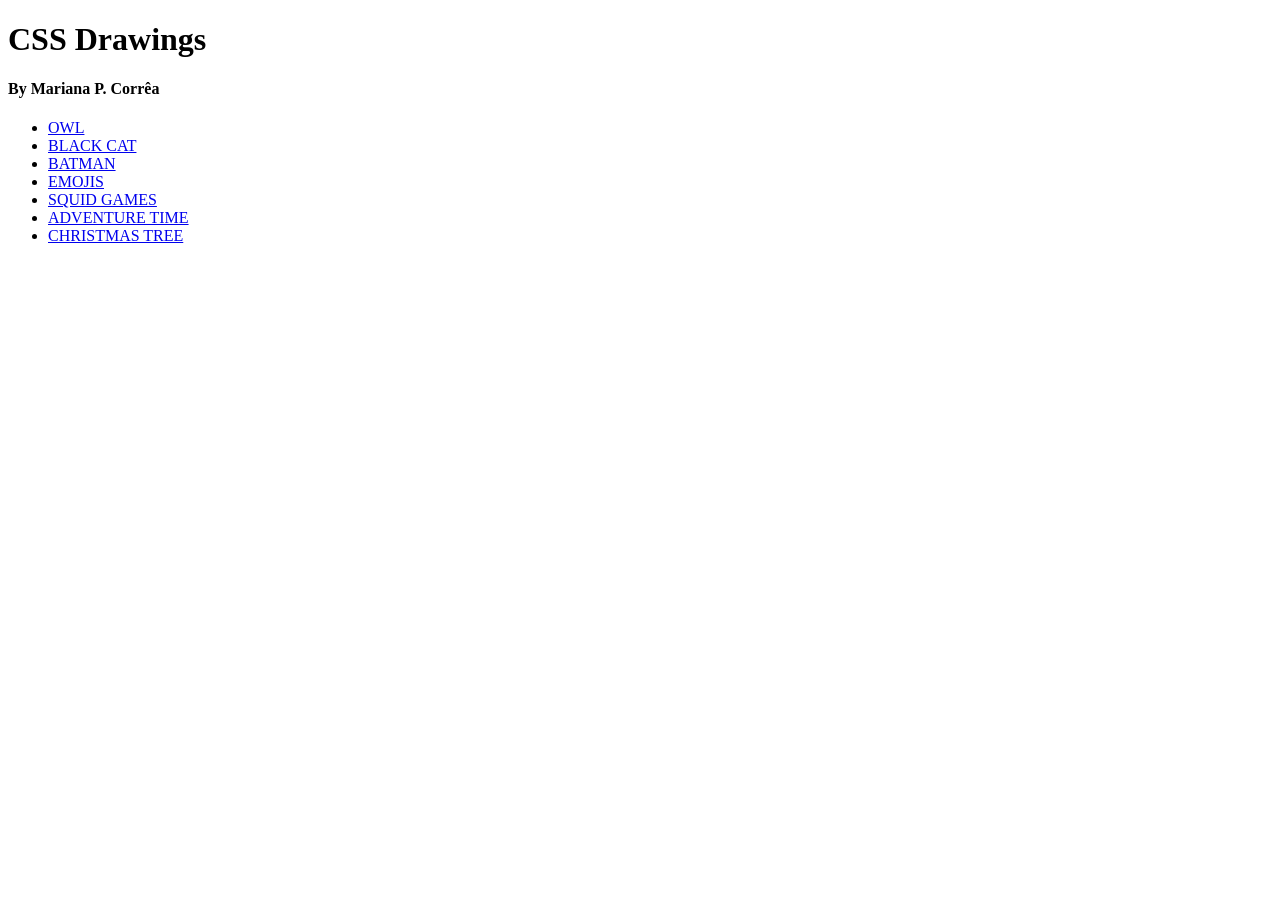
==== index.html @ ff545bf9 "Add html homepage" ====
<!DOCTYPE html>
<html lang="pt-br">
    <head>
        <meta charset="UTF-8" />
        <meta http-equiv="X-UA-Compatible" content="IE=edge" />
        <meta name="viewport" content="width=device-width, initial-scale=1.0" />
        <title>CSS Drawings</title>
    </head>
    <body>
        <h1>CSS Drawings</h1>
        <h4>By Mariana P. Corrêa</h4>
        <ul>
            <li><a href="cssdrawings-marianapcorrea.netlify.app/owl">OWL</a></li>
            <li><a href="cssdrawings-marianapcorrea.netlify.app/cat">BLACK CAT</a></li>
            <li><a href="cssdrawings-marianapcorrea.netlify.app/batman">BATMAN</a></li>
            <li><a href="cssdrawings-marianapcorrea.netlify.app/Emojis">EMOJIS</a></li>
            <li><a href="cssdrawings-marianapcorrea.netlify.app/squidGames">SQUID GAMES</a></li>
            <li>
                <a href="cssdrawings-marianapcorrea.netlify.app/adventure_time">ADVENTURE TIME</a>
            </li>
            <li>
                <a href="cssdrawings-marianapcorrea.netlify.app/christmas_tree">CHRISTMAS TREE</a>
            </li>
        </ul>
    </body>
</html>
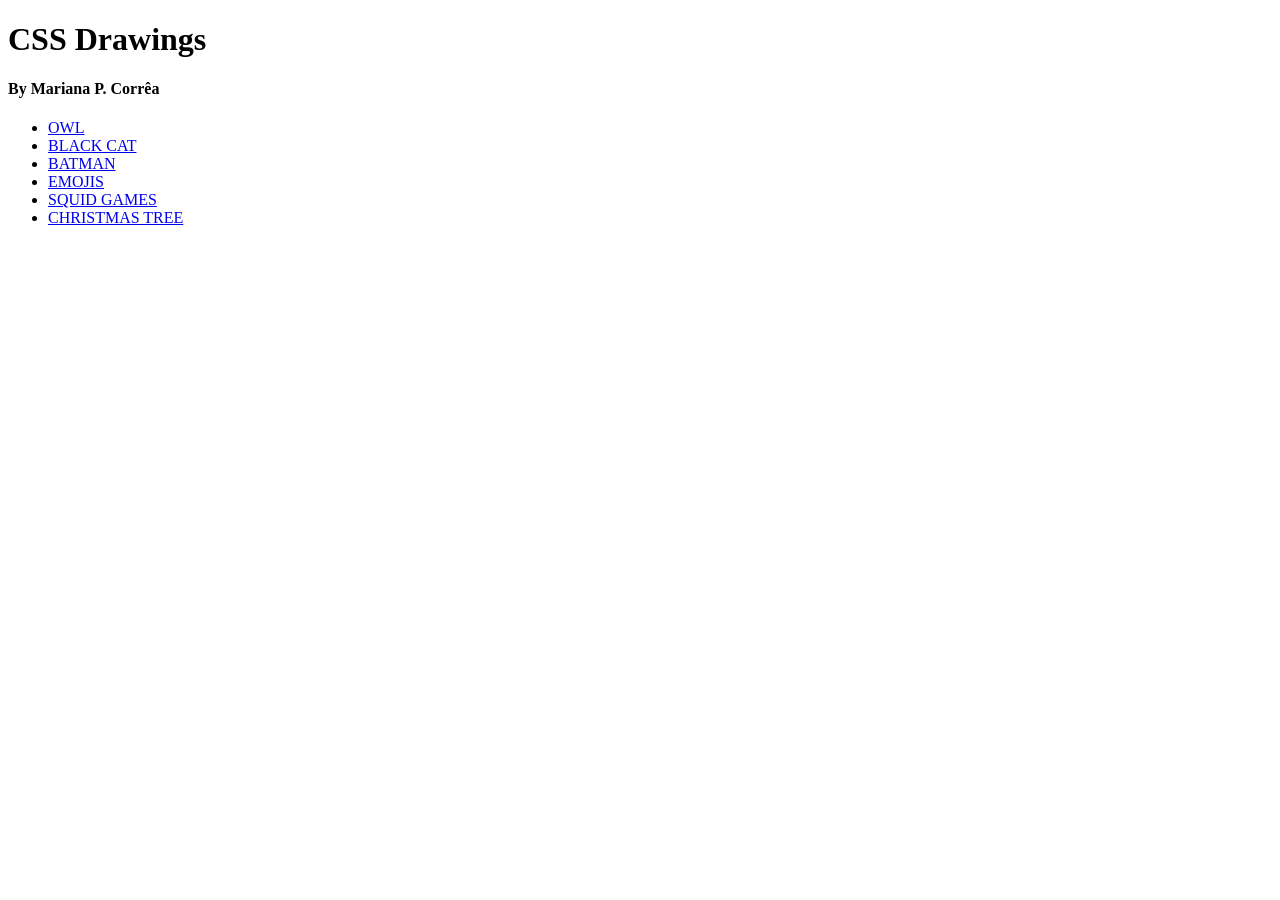
==== commit 3aeac2b6: "Remove adventure-time drawing" ====
--- a/index.html
+++ b/index.html
@@ -10,16 +10,13 @@
         <h1>CSS Drawings</h1>
         <h4>By Mariana P. Corrêa</h4>
         <ul>
-            <li><a href="cssdrawings-marianapcorrea.netlify.app/owl">OWL</a></li>
-            <li><a href="cssdrawings-marianapcorrea.netlify.app/cat">BLACK CAT</a></li>
-            <li><a href="cssdrawings-marianapcorrea.netlify.app/batman">BATMAN</a></li>
-            <li><a href="cssdrawings-marianapcorrea.netlify.app/Emojis">EMOJIS</a></li>
-            <li><a href="cssdrawings-marianapcorrea.netlify.app/squidGames">SQUID GAMES</a></li>
+            <li><a href="./owl/index.html">OWL</a></li>
+            <li><a href="./cat/index.html">BLACK CAT</a></li>
+            <li><a href="./batman/logo-batman.html">BATMAN</a></li>
+            <li><a href="./Emojis/index.html">EMOJIS</a></li>
+            <li><a href="./squidGames/index.html">SQUID GAMES</a></li>
             <li>
-                <a href="cssdrawings-marianapcorrea.netlify.app/adventure_time">ADVENTURE TIME</a>
-            </li>
-            <li>
-                <a href="cssdrawings-marianapcorrea.netlify.app/christmas_tree">CHRISTMAS TREE</a>
+                <a href="./christmas_tree/index.html">CHRISTMAS TREE</a>
             </li>
         </ul>
     </body>
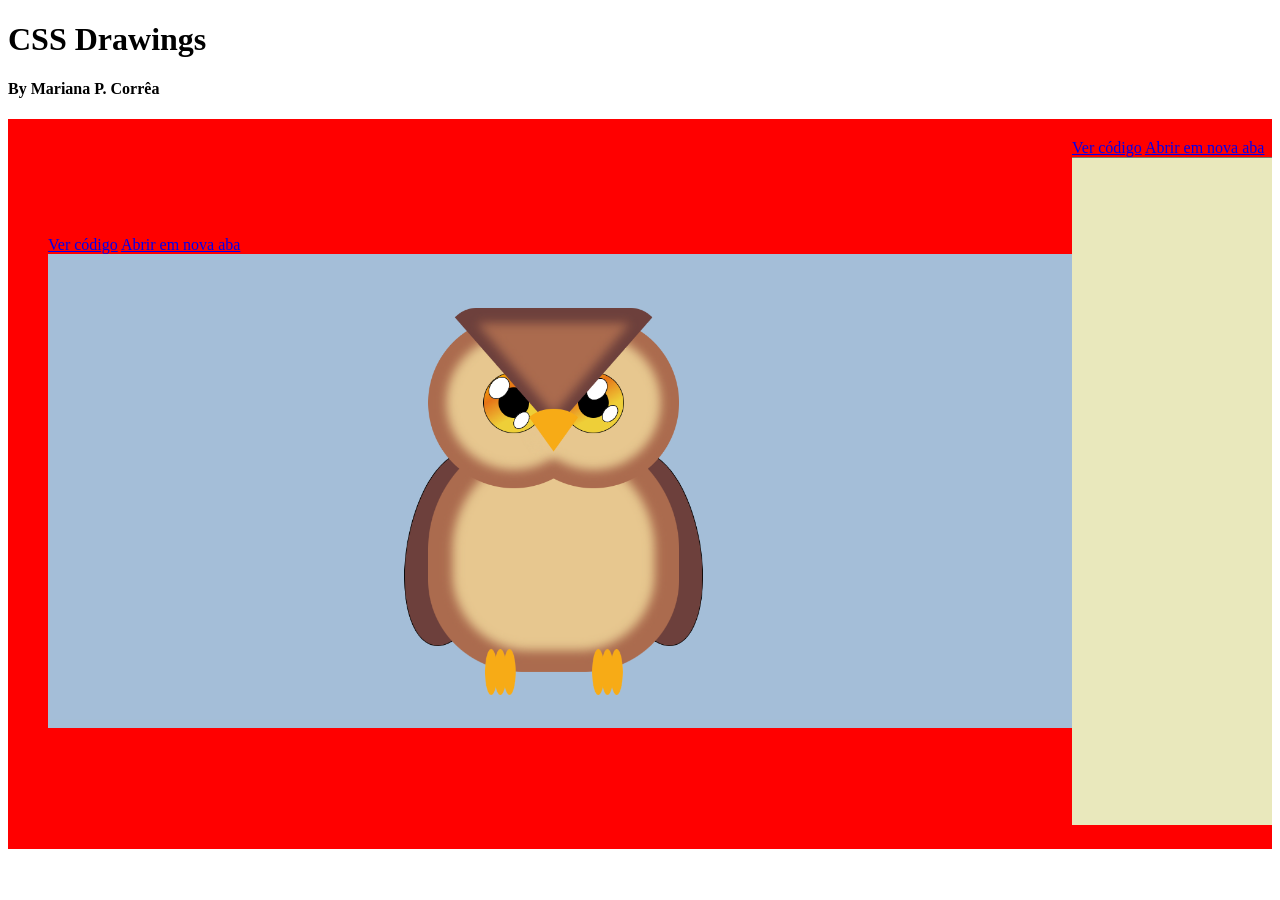
==== commit 1acec793: "Starts style addition and add links to code" ====
--- a/index.html
+++ b/index.html
@@ -1,23 +1,74 @@
 <!DOCTYPE html>
 <html lang="pt-br">
-    <head>
-        <meta charset="UTF-8" />
-        <meta http-equiv="X-UA-Compatible" content="IE=edge" />
-        <meta name="viewport" content="width=device-width, initial-scale=1.0" />
-        <title>CSS Drawings</title>
-    </head>
-    <body>
-        <h1>CSS Drawings</h1>
-        <h4>By Mariana P. Corrêa</h4>
-        <ul>
-            <li><a href="./owl/index.html">OWL</a></li>
-            <li><a href="./cat/index.html">BLACK CAT</a></li>
-            <li><a href="./batman/logo-batman.html">BATMAN</a></li>
-            <li><a href="./Emojis/index.html">EMOJIS</a></li>
-            <li><a href="./squidGames/index.html">SQUID GAMES</a></li>
-            <li>
-                <a href="./christmas_tree/index.html">CHRISTMAS TREE</a>
-            </li>
-        </ul>
-    </body>
+  <head>
+    <meta charset="UTF-8" />
+    <meta http-equiv="X-UA-Compatible" content="IE=edge" />
+    <meta name="viewport" content="width=device-width, initial-scale=1.0" />
+    <link rel="stylesheet" type="text/css" href="style.css" media="screen" />
+    <title>CSS Drawings</title>
+  </head>
+  <body>
+    <h1>CSS Drawings</h1>
+    <h4>By Mariana P. Corrêa</h4>
+    <ul class="slidesContainer">
+      <li class="slide">
+        <div>
+          <a href="https://github.com/marianapcorrea/CSS_Drawnings/tree/master/owl" target="_blank"
+            >Ver código</a
+          >
+          <a href="./owl/index.html" target="_blank">Abrir em nova aba</a>
+        </div>
+        <img src="./owl/owl.png" />
+      </li>
+      <li class="slide">
+        <div>
+          <a href="https://github.com/marianapcorrea/CSS_Drawnings/blob/master/cat" target="_blank"
+            >Ver código</a
+          >
+          <a href="./cat/index.htmll" target="_blank">Abrir em nova aba</a>
+        </div>
+        <img src="./cat/BlackCat.png" />
+      </li>
+      <li class="slide">
+        <div>
+          <a
+            href="https://github.com/marianapcorrea/CSS_Drawnings/tree/master/batman"
+            target="_blank"
+            >Ver código</a
+          >
+          <a href="./batman/logo-batman.html" target="_blank">Abrir em nova aba</a>
+        </div>
+        <img src="./batman//logo-batman.png" />
+      </li>
+      <li class="slide">
+        <div>
+          <a
+            href="https://github.com/marianapcorrea/CSS_Drawnings/tree/master/Emojis"
+            target="_blank"
+            >Ver código</a
+          >
+          <a href="./Emojis/index.html" target="_blank">Abrir em nova aba</a>
+        </div>
+        <img src="./Emojis/Emojis.png" />
+      </li>
+      <li class="slide">
+        <div>
+          <a
+            href="https://github.com/marianapcorrea/CSS_Drawnings/tree/master/christmas_tree"
+            target="_blank"
+            >Ver código</a
+          >
+          <a href="./squidGames/index.html" target="_blank">Abrir em nova aba</a>
+        </div>
+        <img src="./squidGames/squadGamesGuards.png" />
+      </li>
+      <li class="slide">
+        <div>
+          <a href="./batman/logo-batman.html" target="_blank">Ver código</a>
+          <a href="./christmas_tree/index.html" target="_blank">Abrir em nova aba</a>
+        </div>
+        <img src="./christmas_tree/christmasTree.png" />
+      </li>
+    </ul>
+  </body>
 </html>
--- a/style.css
+++ b/style.css
@@ -0,0 +1,15 @@
+li {
+  list-style: none;
+}
+
+.slidesContainer {
+  background-color: red;
+  display: flex;
+  flex-direction: row;
+  align-items: center;
+  overflow: hidden;
+}
+
+.slide img {
+  width: 80vw;
+}
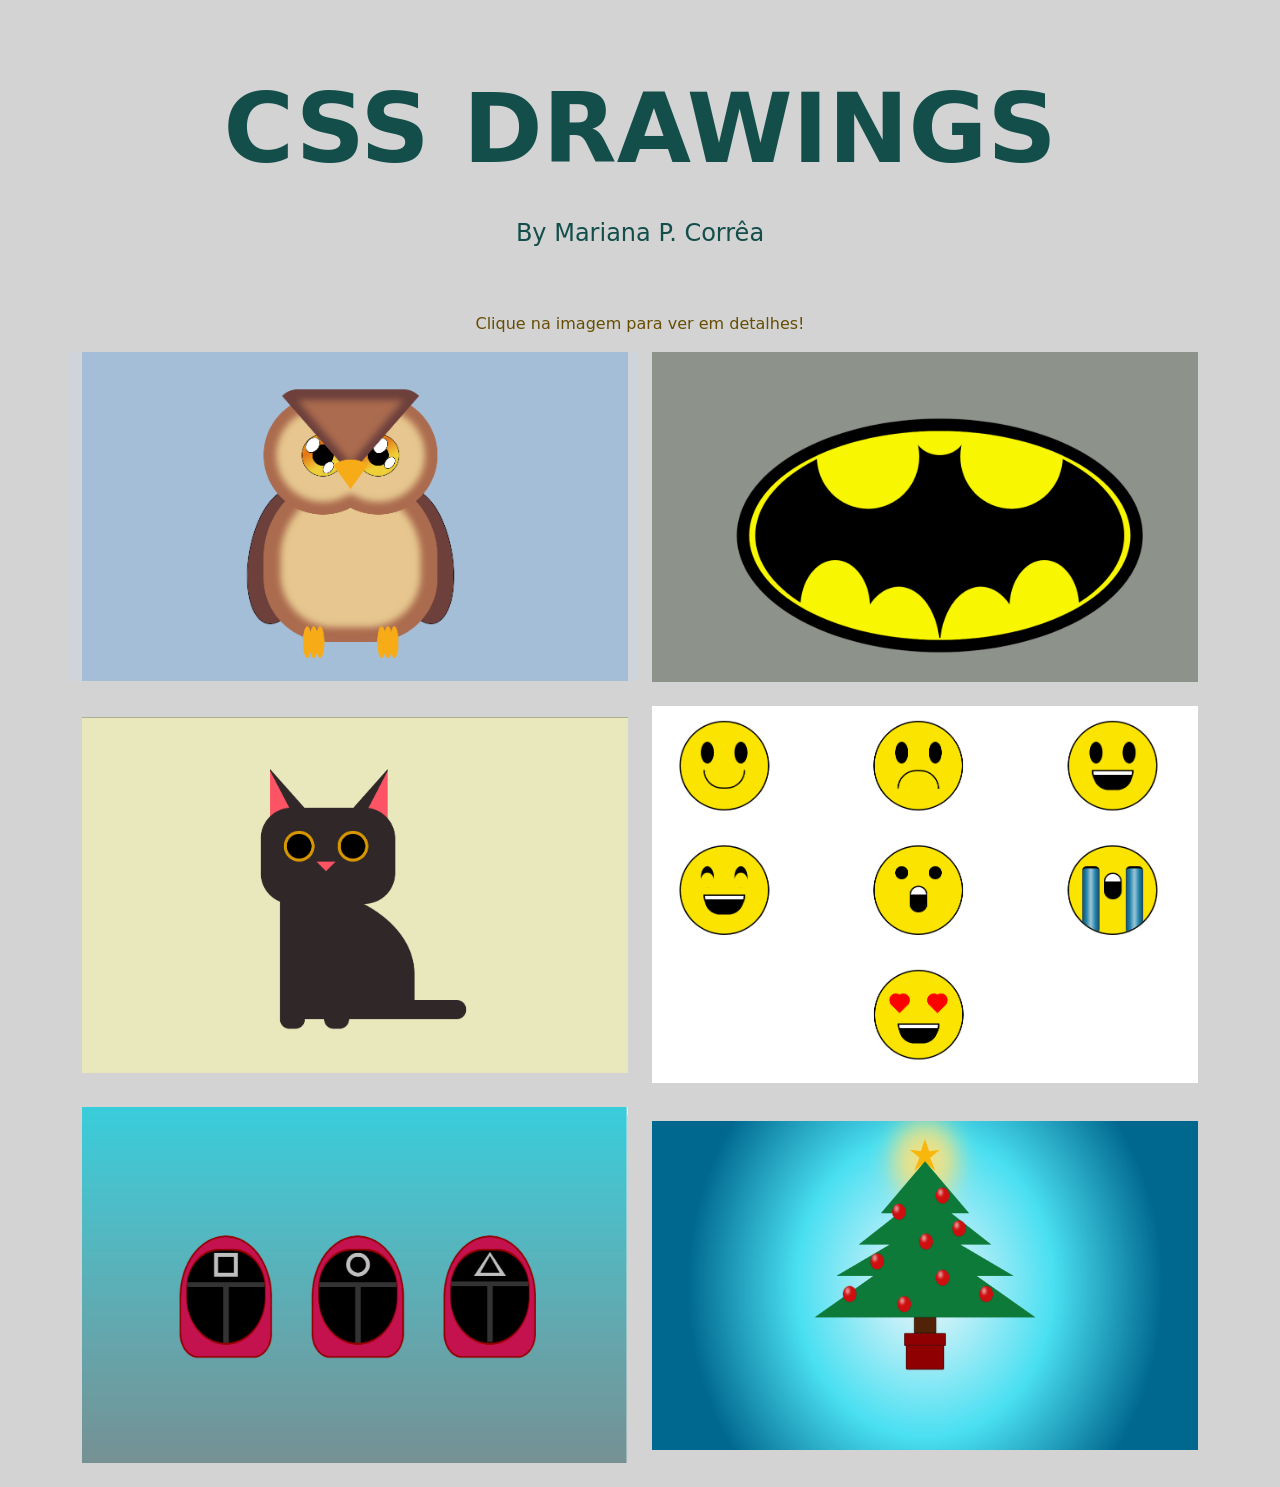
==== commit bec47ce1: "Add home interface using bootstrap(due studies with the tool)" ====
--- a/index.html
+++ b/index.html
@@ -1,74 +1,61 @@
 <!DOCTYPE html>
 <html lang="pt-br">
-  <head>
-    <meta charset="UTF-8" />
-    <meta http-equiv="X-UA-Compatible" content="IE=edge" />
-    <meta name="viewport" content="width=device-width, initial-scale=1.0" />
-    <link rel="stylesheet" type="text/css" href="style.css" media="screen" />
-    <title>CSS Drawings</title>
-  </head>
-  <body>
-    <h1>CSS Drawings</h1>
-    <h4>By Mariana P. Corrêa</h4>
-    <ul class="slidesContainer">
-      <li class="slide">
-        <div>
-          <a href="https://github.com/marianapcorrea/CSS_Drawnings/tree/master/owl" target="_blank"
-            >Ver código</a
-          >
-          <a href="./owl/index.html" target="_blank">Abrir em nova aba</a>
-        </div>
-        <img src="./owl/owl.png" />
-      </li>
-      <li class="slide">
-        <div>
-          <a href="https://github.com/marianapcorrea/CSS_Drawnings/blob/master/cat" target="_blank"
-            >Ver código</a
-          >
-          <a href="./cat/index.htmll" target="_blank">Abrir em nova aba</a>
-        </div>
-        <img src="./cat/BlackCat.png" />
-      </li>
-      <li class="slide">
-        <div>
-          <a
-            href="https://github.com/marianapcorrea/CSS_Drawnings/tree/master/batman"
-            target="_blank"
-            >Ver código</a
-          >
-          <a href="./batman/logo-batman.html" target="_blank">Abrir em nova aba</a>
-        </div>
-        <img src="./batman//logo-batman.png" />
-      </li>
-      <li class="slide">
-        <div>
-          <a
-            href="https://github.com/marianapcorrea/CSS_Drawnings/tree/master/Emojis"
-            target="_blank"
-            >Ver código</a
-          >
-          <a href="./Emojis/index.html" target="_blank">Abrir em nova aba</a>
-        </div>
-        <img src="./Emojis/Emojis.png" />
-      </li>
-      <li class="slide">
-        <div>
-          <a
-            href="https://github.com/marianapcorrea/CSS_Drawnings/tree/master/christmas_tree"
-            target="_blank"
-            >Ver código</a
-          >
-          <a href="./squidGames/index.html" target="_blank">Abrir em nova aba</a>
-        </div>
-        <img src="./squidGames/squadGamesGuards.png" />
-      </li>
-      <li class="slide">
-        <div>
-          <a href="./batman/logo-batman.html" target="_blank">Ver código</a>
-          <a href="./christmas_tree/index.html" target="_blank">Abrir em nova aba</a>
-        </div>
-        <img src="./christmas_tree/christmasTree.png" />
-      </li>
-    </ul>
-  </body>
+    <head>
+        <meta charset="UTF-8" />
+        <meta http-equiv="X-UA-Compatible" content="IE=edge" />
+        <meta name="viewport" content="width=device-width, initial-scale=1.0" />
+        <link rel="stylesheet" href="bootstrap.css"/>
+        <title>CSS Drawings</title>
+    </head>
+    <body style="background-color:#d3d3d3; height:100vh" >
+      <header class="pt-5 text-center">
+        <h1 class=" text-uppercase p-4 fw-bolder " style="font-size: 6rem;color:#134e4a">CSS Drawings</h1>
+        <h4 style="color:#134e4a">By Mariana P. Corrêa</h4>
+      </header>
+      <main class="container-fluid pt-2">
+        <p class="text-center mt-5 mb-3 text-warning-emphasis ">Clique na imagem para ver em detalhes!</p>
+
+        <section class="container">
+        <ul class="row list-unstyled justify-content-center d-flex align-items-center" >
+            <li class="col-lg-6 mb-4 bg-dark-subtle" >
+              <a href="./drawings/owl/index.html" class="" >
+                <img src="./drawings/owl/owl.png" class="img-fluid object-fit-cover" style="min-height: 329px;">
+              </a>
+            </li>
+
+            <li class="col-lg-6 mb-4">
+              <a href="./drawings/batman/logo-batman.html">
+                <img src="./drawings/batman/logo-batman.png" class="img-fluid " style="min-height: 329px;">
+              </a>
+            </li>
+
+            <li class="col-lg-6 mb-4 object-fit-cover">
+              <a href="./drawings/cat/index.html">
+                <img src="./drawings/cat/BlackCat.png" class="img-fluid" style="min-height: 329px;">
+              </a>
+            </li>
+
+            <li class="col-lg-6 mb-4 object-fit-cover">
+              <a href="./drawings/Emojis/index.html">
+                <img src="./drawings/Emojis/Emojis.png" class="img-fluid" style="min-height: 329px;">
+              </a>
+            </li>
+
+            <li class="col-lg-6 mb-4 object-fit-cover">
+                <a href="./drawings/squidGames/index.html">
+                  <img src="./drawings/squidGames/squadGamesGuards.png" class="img-fluid" style="min-height: 329px;"> 
+                </a>
+            </li>
+
+            <li class="col-lg-6 mb-4 object-fit-cover">
+              <a href="./drawings/christmas_tree/index.html">
+                <img src="./drawings/christmas_tree/christmasTree.png" class="img-fluid" style="min-height: 329px;">
+              </a>
+            </li>
+
+        </ul>
+      </section>
+      </main>
+        <script type="text/javascript" src="bootstrap.js"></script>
+    </body>
 </html>
